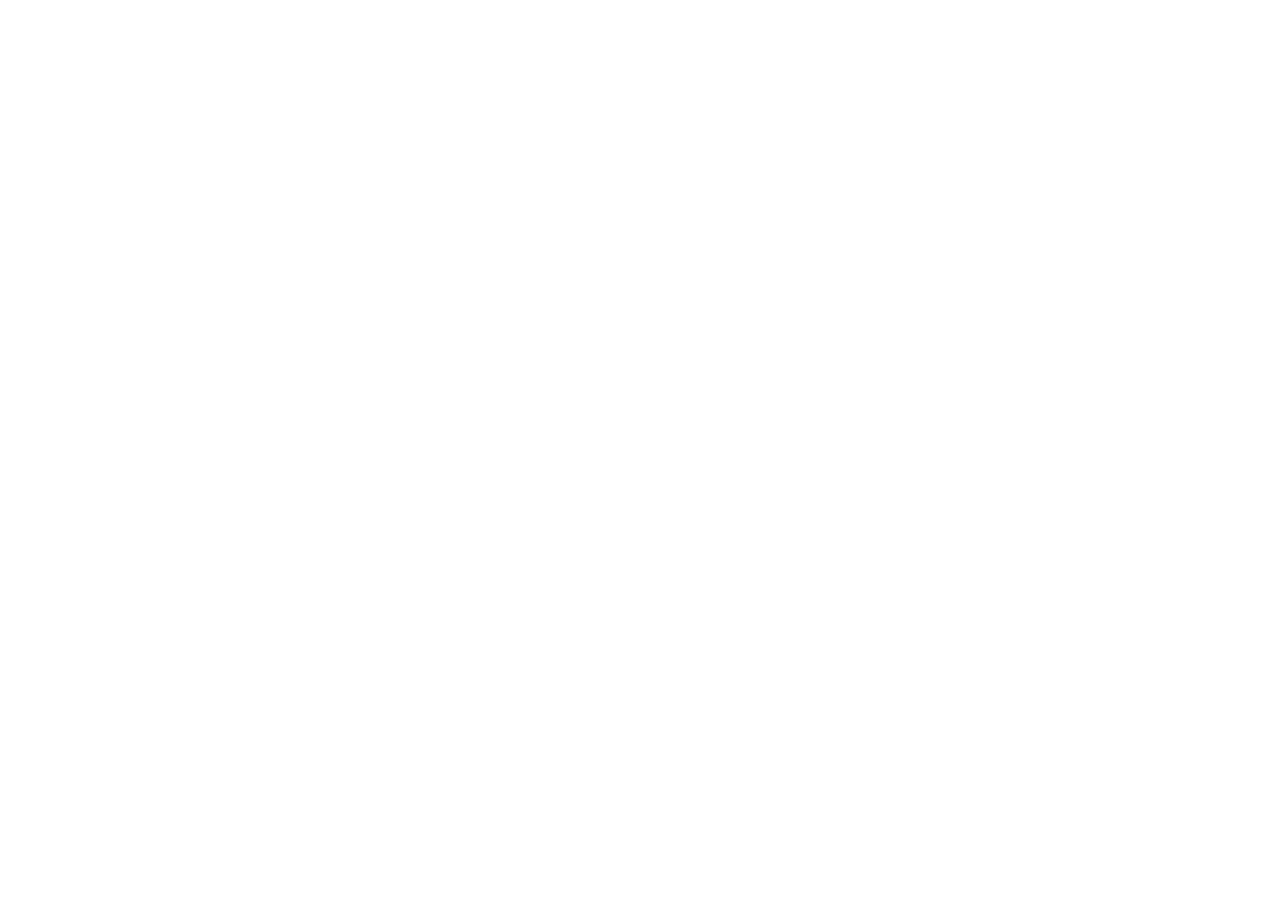
==== html_css_psd2/index.html @ e2e0dd07 "rename" ====
<!DOCTYPE html>
<html lang="en">
<head>
    <meta charset="UTF-8">
    <meta http-equiv="X-UA-Compatible" content="IE=edge">
    <meta name="viewport" content="width=device-width, initial-scale=1.0">
    <link rel="stylesheet" href="styles/styles.css">
    <title>maket_two</title>
</head>
<body>
    
</body>
</html>
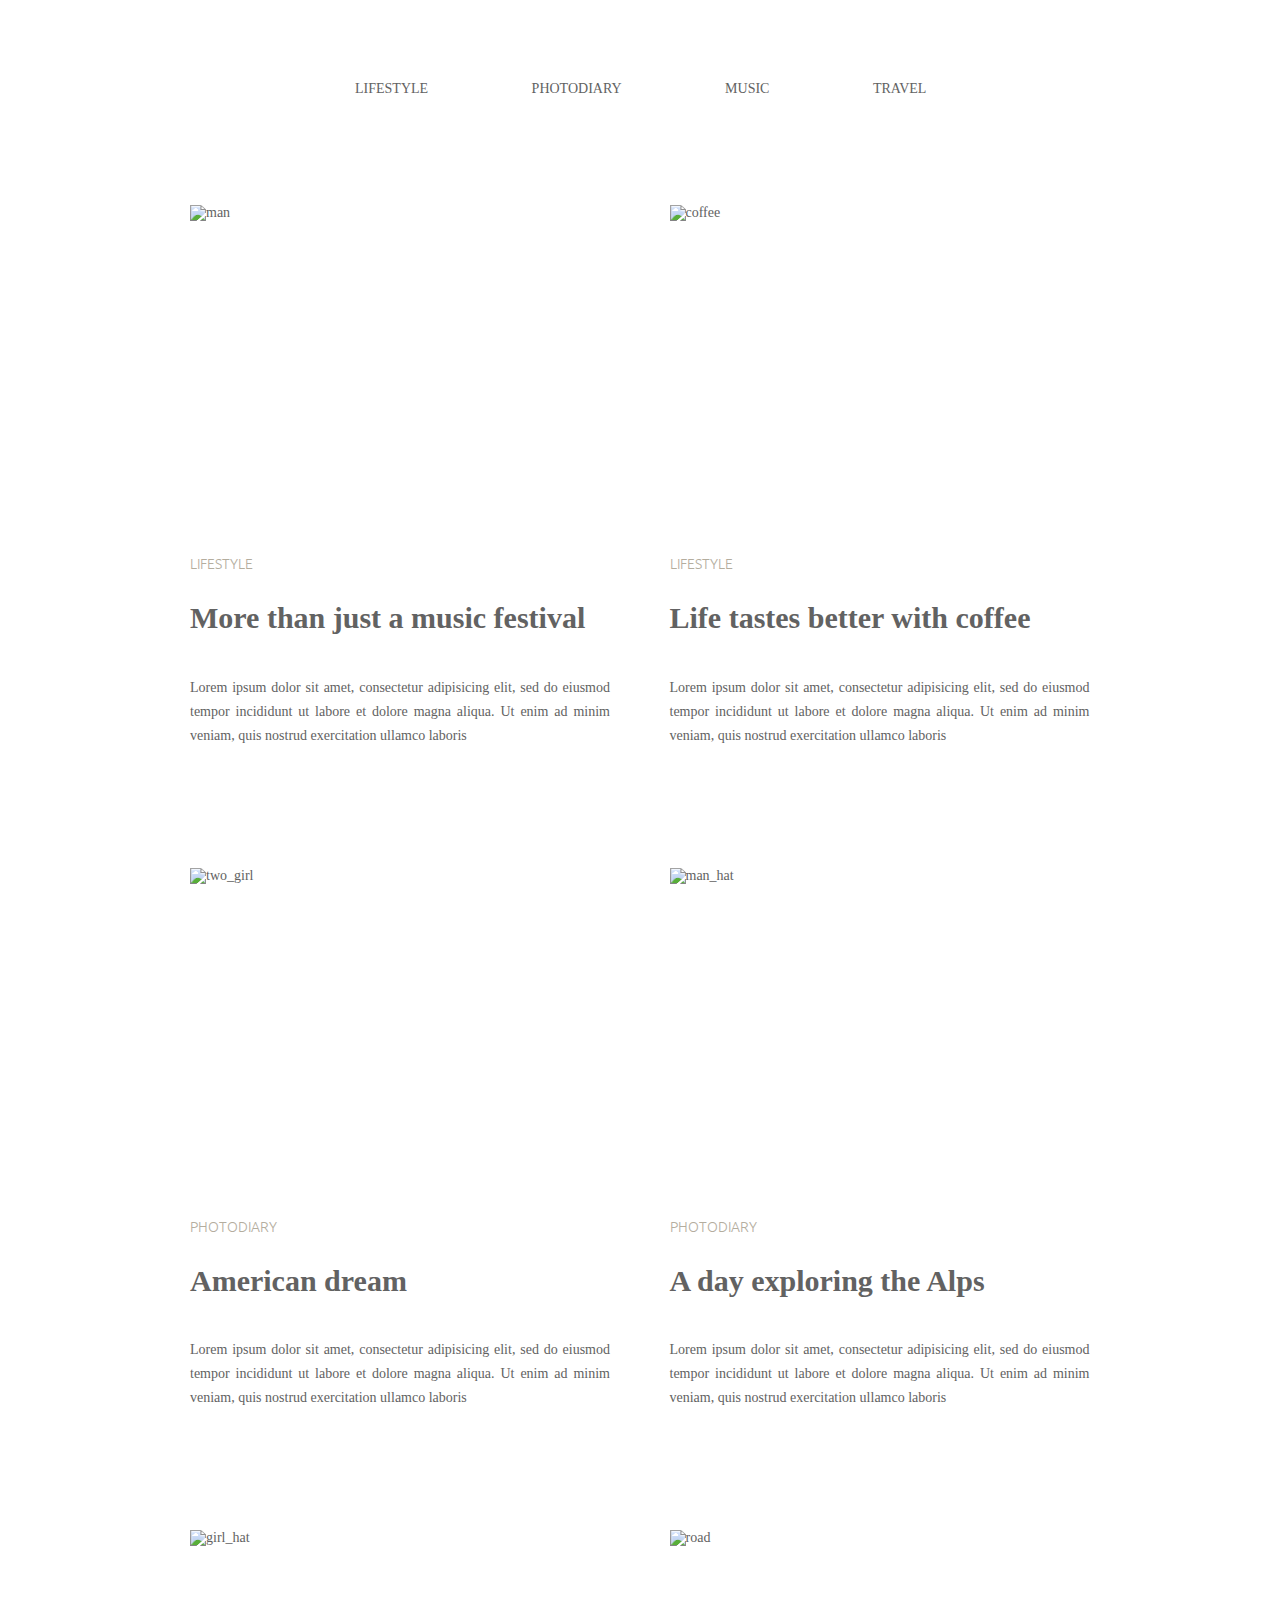
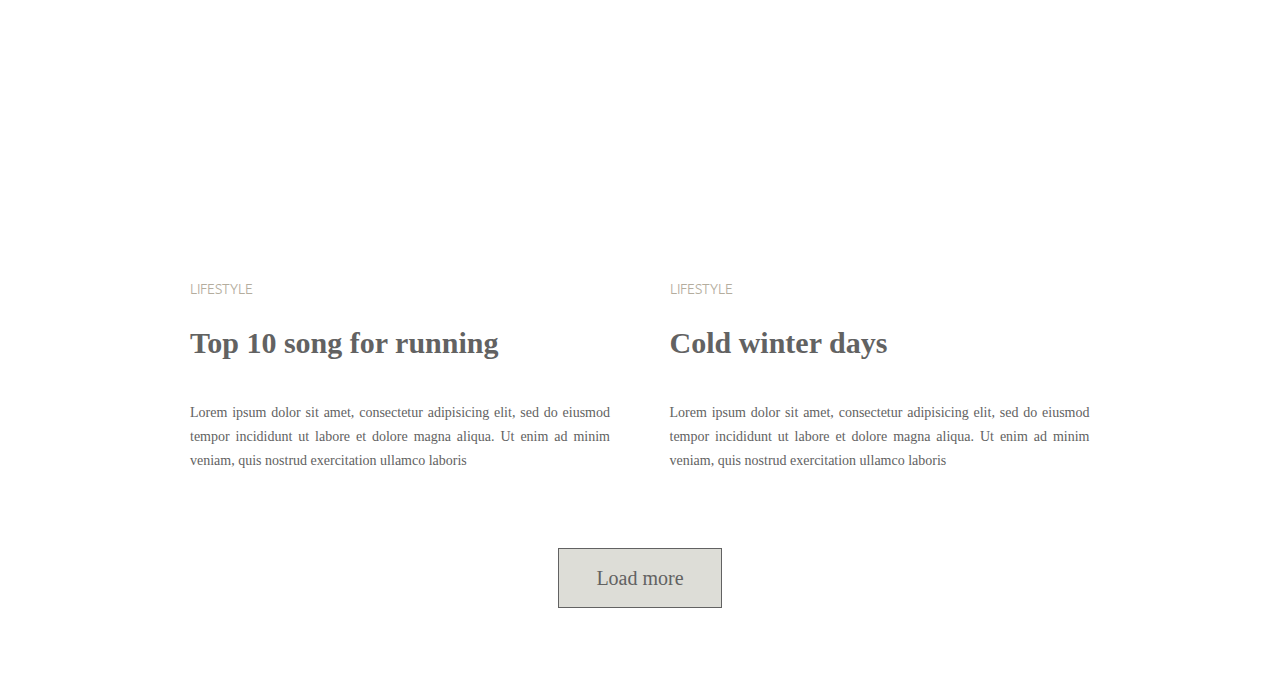
==== commit d35273ad: "final_psd2" ====
--- a/html_css_psd2/index.html
+++ b/html_css_psd2/index.html
@@ -1,13 +1,85 @@
 <!DOCTYPE html>
 <html lang="en">
+
 <head>
     <meta charset="UTF-8">
     <meta http-equiv="X-UA-Compatible" content="IE=edge">
     <meta name="viewport" content="width=device-width, initial-scale=1.0">
+    <link rel="stylesheet" href="styles/normalize.css">
+    <link href="https://fonts.googleapis.com/css?family=Ubuntu:300,300i" rel="stylesheet">
+    <link href="https://fonts.googleapis.com/css2?family=Montserrat:wght@400;700&display=swap" rel="stylesheet">
     <link rel="stylesheet" href="styles/styles.css">
     <title>maket_two</title>
 </head>
+
 <body>
-    
+    <div class="wrapper">
+        <header>
+            <nav class="site_navigation">
+                <ul class="navigation_list">
+                    <li class="item_list"> <a href="#">lifestyle</a></li>
+                    <li class="item_list"> <a href="#">photodiary</a></li>
+                    <li class="item_list"> <a href="#">music</a></li>
+                    <li class="item_list"> <a href="#">travel</a></li>
+                </ul>
+            </nav>
+        </header>
+
+        <main>
+            <section class="section_box">
+                <article class="article_box">
+                    <img src="img/img1.png" alt="man">
+                    <p class="type_of_article">Lifestyle</p>
+                    <h2 class="title_of_article">More than just a music festival </h2>
+                    <p class="text_of_article">Lorem ipsum dolor sit amet, consectetur adipisicing elit, sed do eiusmod
+                        tempor incididunt ut labore et dolore magna aliqua. Ut enim ad minim veniam, quis nostrud
+                        exercitation ullamco laboris</p>
+                </article>
+                <article class="article_box">
+                    <img src="img/img2.png" alt="coffee">
+                    <p class="type_of_article">Lifestyle</p>
+                    <h2 class="title_of_article">Life tastes better with coffee</h2>
+                    <p class="text_of_article">Lorem ipsum dolor sit amet, consectetur adipisicing elit, sed do eiusmod
+                        tempor incididunt ut labore et dolore magna aliqua. Ut enim ad minim veniam, quis nostrud
+                        exercitation ullamco laboris</p>
+                </article>
+                <article class="article_box">
+                    <img src="img/img3.png" alt="two_girl">
+                    <p class="type_of_article">photodiary</p>
+                    <h2 class="title_of_article">American dream</h2>
+                    <p class="text_of_article">Lorem ipsum dolor sit amet, consectetur adipisicing elit, sed do eiusmod
+                        tempor incididunt ut labore et dolore magna aliqua. Ut enim ad minim veniam, quis nostrud
+                        exercitation ullamco laboris</p>
+                </article>
+                <article class="article_box">
+                    <img src="img/img4.png" alt="man_hat">
+                    <p class="type_of_article">photodiary</p>
+                    <h2 class="title_of_article">A day exploring the Alps</h2>
+                    <p class="text_of_article">Lorem ipsum dolor sit amet, consectetur adipisicing elit, sed do eiusmod
+                        tempor incididunt ut labore et dolore magna aliqua. Ut enim ad minim veniam, quis nostrud
+                        exercitation ullamco laboris</p>
+                </article>
+                <article class="article_box">
+                    <img src="img/img5.png" alt="girl_hat">
+                    <p class="type_of_article">Lifestyle</p>
+                    <h2 class="title_of_article">Top 10 song for running</h2>
+                    <p class="text_of_article">Lorem ipsum dolor sit amet, consectetur adipisicing elit, sed do eiusmod
+                        tempor incididunt ut labore et dolore magna aliqua. Ut enim ad minim veniam, quis nostrud
+                        exercitation ullamco laboris</p>
+                </article>
+                <article class="article_box">
+                    <img src="img/img6.png" alt="road">
+                    <p class="type_of_article">Lifestyle</p>
+                    <h2 class="title_of_article">Cold winter days</h2>
+                    <p class="text_of_article">Lorem ipsum dolor sit amet, consectetur adipisicing elit, sed do eiusmod
+                        tempor incididunt ut labore et dolore magna aliqua. Ut enim ad minim veniam, quis nostrud
+                        exercitation ullamco laboris</p>
+                </article>
+
+            </section>
+            <button class="button_load">Load more</button>
+        </main>
+    </div>
 </body>
+
 </html>--- a/html_css_psd2/styles/styles.css
+++ b/html_css_psd2/styles/styles.css
@@ -0,0 +1,120 @@
+html {
+    box-sizing: border-box;
+}
+
+*,
+::before,
+::after {
+    box-sizing: inherit;
+}
+
+img {
+    display: block;
+    max-width: 100%;
+    height: auto;
+}
+
+.wrapper {
+    width: 900px;
+    margin: 0 auto;
+    font-family: "Playfair Display";
+    font-size: 14px;
+    color: #626262;
+    font-weight: 400;
+}
+
+.site_navigation {
+    margin-left: 165px;
+    margin-top: 77px;
+    margin-bottom: 104px;
+}
+
+.navigation_list {
+    list-style: none;
+    margin: 0;
+    padding: 0;
+}
+
+.navigation_list li {
+    display: inline-block;
+}
+
+.navigation_list li a:hover,
+.navigation_list li a:focus {
+    color: #03a9f4;
+    ;
+}
+
+.navigation_list li:not(:last-child) {
+    margin-right: 100px;
+}
+
+.navigation_list a {
+    line-height: 24px;
+    text-transform: uppercase;
+    text-decoration: none;
+    color: #626262;
+}
+
+.section_box {
+    margin-bottom: 75px;
+}
+
+.article_box {
+    width: 420px;
+    margin: 0;
+    padding: 0;
+    display: inline-block;
+    margin-right: 56px;
+    margin-bottom: 120px;
+    text-align: justify;
+}
+
+.article_box:nth-child(2n) {
+    margin-right: 0;
+}
+
+.article_box:nth-last-child(-n + 3) {
+    margin-bottom: 0;
+}
+
+.article_box img {
+    width: 420px;
+    height: 320px;
+    margin-bottom: 30px;
+}
+
+.type_of_article {
+    color: #b4ad9e;
+    font-weight: 300;
+    font-family: "Ubuntu";
+    text-transform: uppercase;
+    margin: 0;
+    margin-bottom: 30px;
+}
+
+.title_of_article {
+    font-size: 30px;
+    margin: 0;
+    margin-bottom: 40px;
+}
+
+.text_of_article {
+    margin: 0;
+    line-height: 24px;
+}
+
+.button_load {
+    font-size: 20px;
+    line-height: 24px;
+    color: #626262;
+    font-weight: 400;
+    font-family: "Playfair Display";
+    width: 164px;
+    height: 60px;
+    background-color: #ddddd7;
+    border: 1px solid #626262;
+    display: block;
+    margin: 0 auto;
+    margin-bottom: 70px;
+}